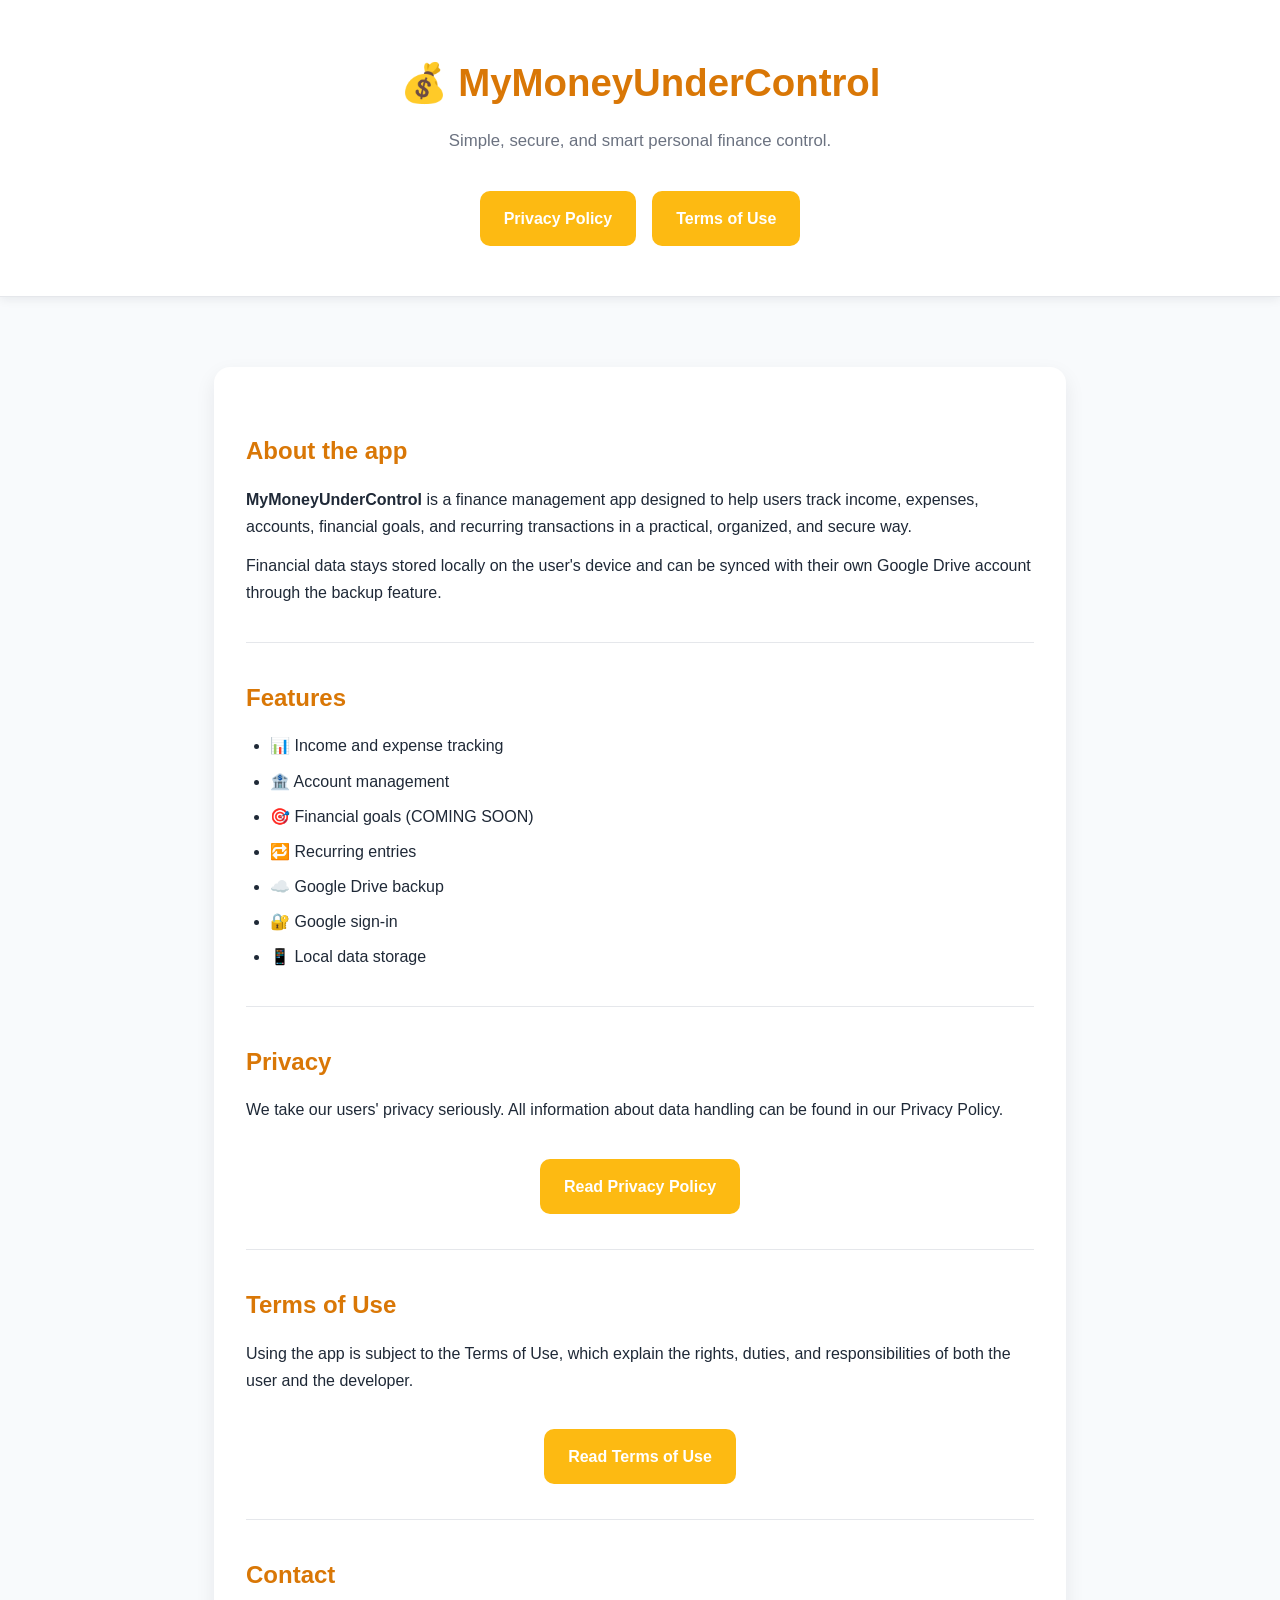
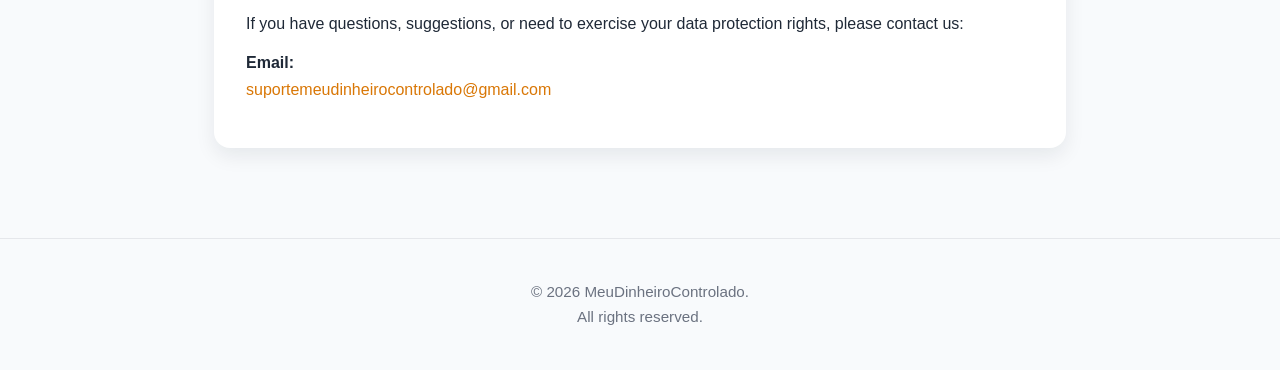
==== en/index.html @ 028c6cf4 "Add documentation website" ====
<!doctype html>
<html lang="en">
  <head>
    <meta charset="UTF-8" />
    <meta name="viewport" content="width=device-width, initial-scale=1.0" />
    <title>MyMoneyUnderControl</title>

    <meta
      name="description"
      content="Official documentation for the MyMoneyUnderControl app. Check our Privacy Policy and Terms of Use."
    />

    <link rel="stylesheet" href="../styles.css" />
  </head>

  <body>
    <header>
      <h1>💰 MyMoneyUnderControl</h1>

      <p>Simple, secure, and smart personal finance control.</p>

      <div class="buttons">
        <a class="button" href="privacy.html"> Privacy Policy </a>

        <a class="button" href="terms.html"> Terms of Use </a>
      </div>
    </header>

    <main class="container">
      <div class="card">
        <h2>About the app</h2>

        <p>
          <strong>MyMoneyUnderControl</strong> is a finance management app
          designed to help users track income, expenses, accounts, financial
          goals, and recurring transactions in a practical, organized, and
          secure way.
        </p>

        <p>
          Financial data stays stored locally on the user's device and can be
          synced with their own Google Drive account through the backup feature.
        </p>

        <hr />

        <h2>Features</h2>

        <ul>
          <li>📊 Income and expense tracking</li>
          <li>🏦 Account management</li>
          <li>🎯 Financial goals (COMING SOON)</li>
          <li>🔁 Recurring entries</li>
          <li>☁️ Google Drive backup</li>
          <li>🔐 Google sign-in</li>
          <li>📱 Local data storage</li>
        </ul>

        <hr />

        <h2>Privacy</h2>

        <p>
          We take our users' privacy seriously. All information about data
          handling can be found in our Privacy Policy.
        </p>

        <div class="buttons">
          <a class="button" href="privacy.html"> Read Privacy Policy </a>
        </div>

        <hr />

        <h2>Terms of Use</h2>

        <p>
          Using the app is subject to the Terms of Use, which explain the
          rights, duties, and responsibilities of both the user and the
          developer.
        </p>

        <div class="buttons">
          <a class="button" href="terms.html"> Read Terms of Use </a>
        </div>

        <hr />

        <h2>Contact</h2>

        <p>
          If you have questions, suggestions, or need to exercise your data
          protection rights, please contact us:
        </p>

        <p>
          <strong>Email:</strong><br />
          <a href="mailto:suportemeudinheirocontrolado@gmail.com">
            suportemeudinheirocontrolado@gmail.com
          </a>
        </p>
      </div>
    </main>

    <footer>
      © 2026 MeuDinheiroControlado.<br />

      All rights reserved.
    </footer>
  </body>
</html>
---- styles.css ----
:root {
  --primary: #fdba12;
  --primary-dark: #d97706;
  --background: #f8fafc;
  --surface: #ffffff;
  --text: #1f2937;
  --text-secondary: #6b7280;
  --border: #e5e7eb;
  --shadow: rgba(15, 23, 42, 0.08);
}

* {
  margin: 0;
  padding: 0;
  box-sizing: border-box;
}

html {
  scroll-behavior: smooth;
}

body {
  font-family: Inter, Arial, Helvetica, sans-serif;
  background: var(--background);
  color: var(--text);
  line-height: 1.7;
}

.container {
  max-width: 900px;
  margin: auto;
  padding: 40px 24px;
}

header {
  text-align: center;
  padding: 50px 20px;
  background: var(--surface);
  border-bottom: 1px solid var(--border);
  box-shadow: 0 2px 10px var(--shadow);
}

header h1 {
  color: var(--primary-dark);
  font-size: 2.4rem;
  margin-bottom: 10px;
}

header p {
  color: var(--text-secondary);
  font-size: 1.05rem;
}

.card {
  background: var(--surface);
  border-radius: 16px;
  padding: 32px;
  box-shadow: 0 8px 20px var(--shadow);
  margin-top: 30px;
}

h2 {
  color: var(--primary-dark);
  margin: 32px 0 14px;
}

h3 {
  margin-top: 24px;
  color: var(--text);
}

p {
  margin: 12px 0;
}

ul {
  margin: 12px 0 20px 24px;
}

li {
  margin-bottom: 8px;
}

a {
  color: var(--primary-dark);
  text-decoration: none;
}

a:hover {
  text-decoration: underline;
}

.buttons {
  display: flex;
  justify-content: center;
  gap: 16px;
  margin-top: 35px;
  flex-wrap: wrap;
}

.button {
  display: inline-block;
  padding: 14px 24px;
  border-radius: 10px;
  background: var(--primary);
  color: #fff;
  font-weight: bold;
  transition: 0.2s;
}

.button:hover {
  background: var(--primary-dark);
  text-decoration: none;
  transform: translateY(-2px);
}

footer {
  text-align: center;
  padding: 40px 20px;
  color: var(--text-secondary);
  border-top: 1px solid var(--border);
  margin-top: 50px;
  font-size: 0.95rem;
}

hr {
  border: none;
  border-top: 1px solid var(--border);
  margin: 35px 0;
}

@media (max-width: 768px) {
  header h1 {
    font-size: 2rem;
  }

  .card {
    padding: 24px;
  }

  .buttons {
    flex-direction: column;
  }

  .button {
    width: 100%;
    text-align: center;
  }
}
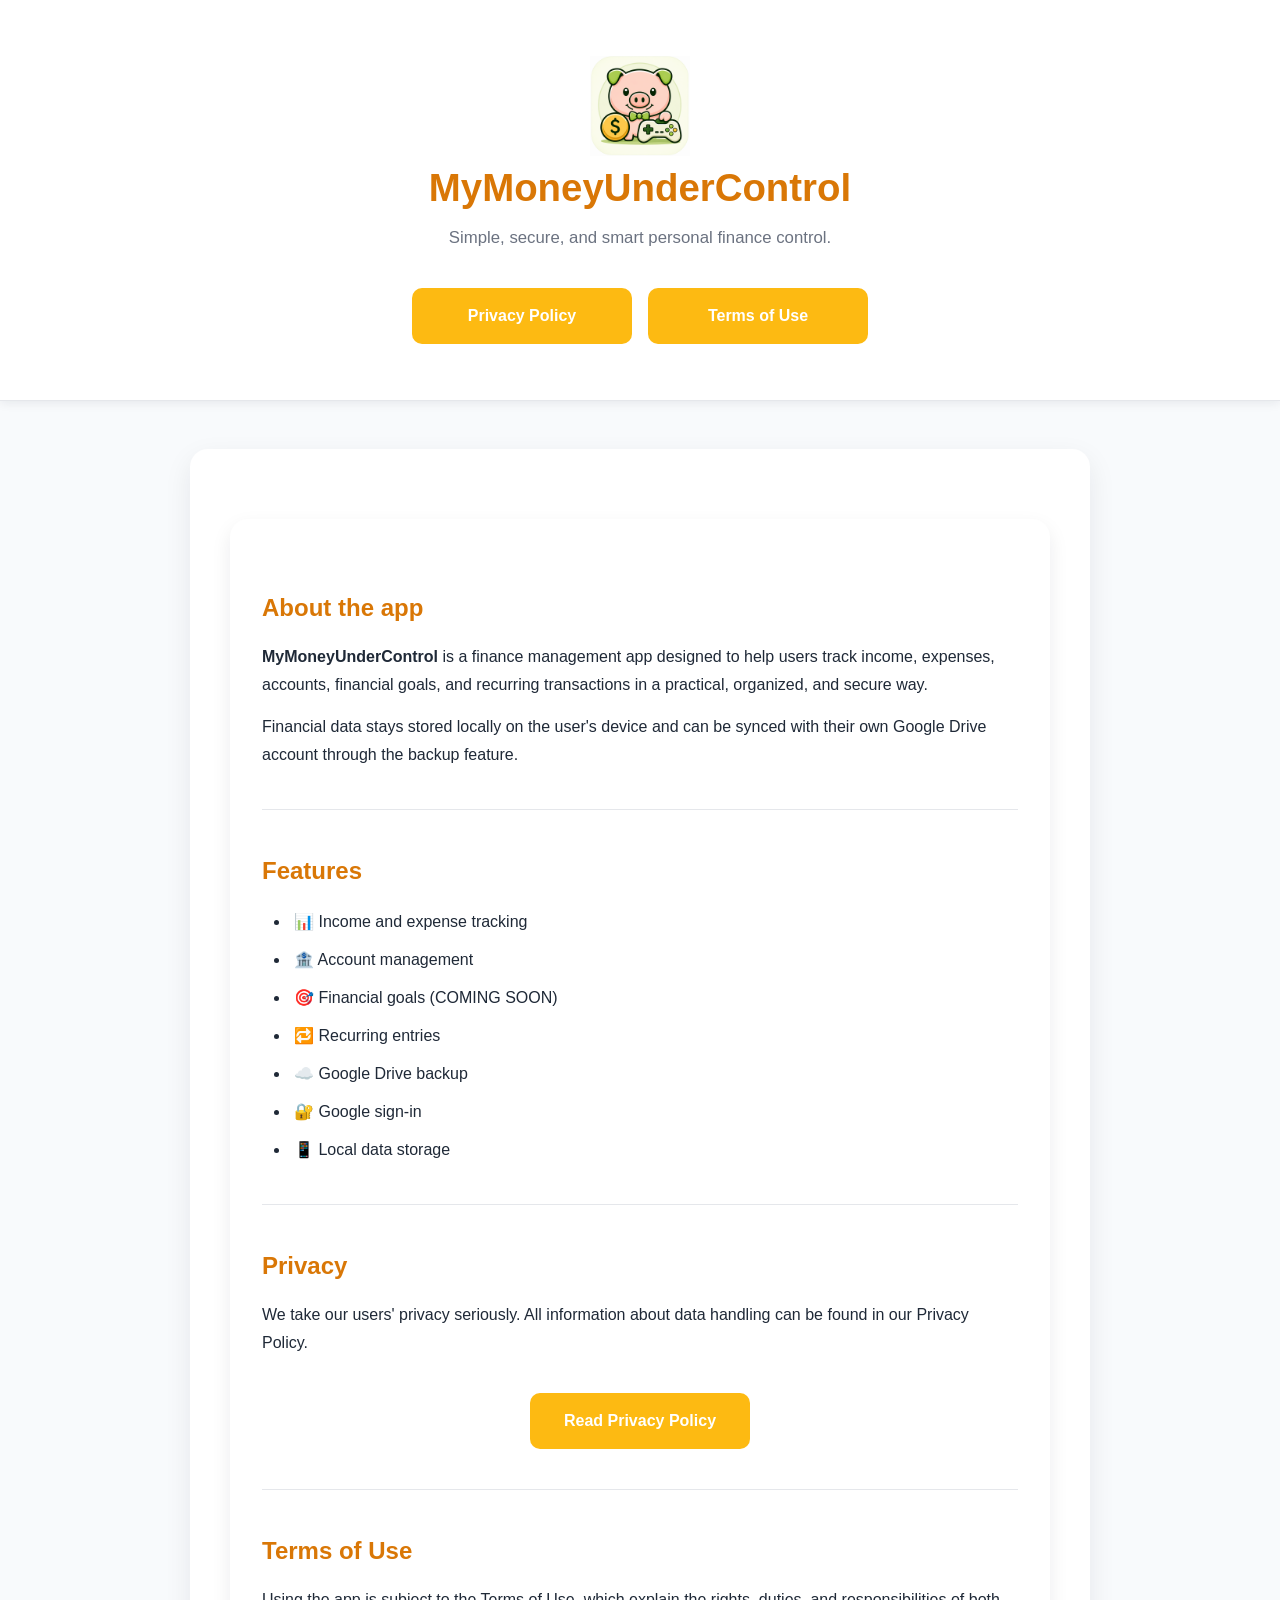
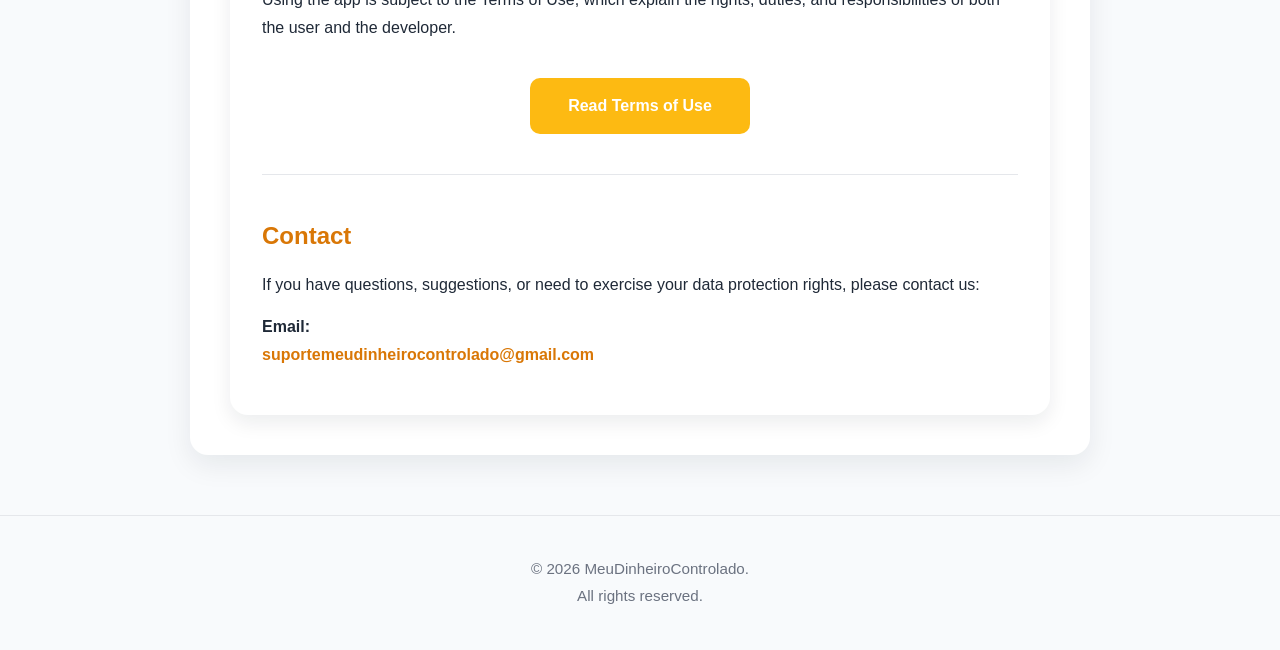
==== commit 89b32b6a: "add logo" ====
--- a/en/index.html
+++ b/en/index.html
@@ -15,7 +15,13 @@
 
   <body>
     <header>
-      <h1>💰 MyMoneyUnderControl</h1>
+      <img
+        src="../logo.png"
+        alt="Logo of MyMoneyUnderControl"
+        width="100"
+        height="100"
+      />
+      <h1>MyMoneyUnderControl</h1>
 
       <p>Simple, secure, and smart personal finance control.</p>
 
--- a/styles.css
+++ b/styles.css
@@ -23,115 +23,215 @@
   font-family: Inter, Arial, Helvetica, sans-serif;
   background: var(--background);
   color: var(--text);
-  line-height: 1.7;
-}
+  line-height: 1.75;
+}
+
+/* Container usado nas páginas de documentação */
 
 .container {
   max-width: 900px;
-  margin: auto;
-  padding: 40px 24px;
-}
+  margin: 48px auto;
+  padding: 40px;
+  background: var(--surface);
+  border-radius: 18px;
+  box-shadow: 0 10px 28px var(--shadow);
+}
+
+/* Página inicial */
 
 header {
   text-align: center;
-  padding: 50px 20px;
+  padding: 56px 24px;
   background: var(--surface);
   border-bottom: 1px solid var(--border);
   box-shadow: 0 2px 10px var(--shadow);
 }
 
 header h1 {
-  color: var(--primary-dark);
-  font-size: 2.4rem;
-  margin-bottom: 10px;
+  margin-bottom: 12px;
 }
 
 header p {
   color: var(--text-secondary);
   font-size: 1.05rem;
-}
+  max-width: 720px;
+  margin: 0 auto;
+}
+
+/* Card da Home */
 
 .card {
   background: var(--surface);
-  border-radius: 16px;
+  border-radius: 18px;
   padding: 32px;
   box-shadow: 0 8px 20px var(--shadow);
   margin-top: 30px;
 }
 
+/* Títulos */
+
+h1 {
+  color: var(--primary-dark);
+  font-size: 2.4rem;
+  font-weight: 700;
+  line-height: 1.2;
+  margin-bottom: 22px;
+}
+
 h2 {
   color: var(--primary-dark);
-  margin: 32px 0 14px;
+  font-size: 1.5rem;
+  margin-top: 36px;
+  margin-bottom: 14px;
 }
 
 h3 {
-  margin-top: 24px;
-  color: var(--text);
-}
+  color: var(--text);
+  font-size: 1.2rem;
+  margin-top: 28px;
+  margin-bottom: 10px;
+}
+
+/* Textos */
 
 p {
-  margin: 12px 0;
-}
-
-ul {
-  margin: 12px 0 20px 24px;
+  margin: 14px 0;
+  color: var(--text);
+}
+
+strong {
+  color: var(--text);
+}
+
+/* Listas */
+
+ul,
+ol {
+  margin: 16px 0 22px 28px;
 }
 
 li {
-  margin-bottom: 8px;
-}
+  margin-bottom: 10px;
+  padding-left: 4px;
+}
+
+/* Links */
 
 a {
   color: var(--primary-dark);
+  font-weight: 600;
   text-decoration: none;
+  transition: color .2s ease;
 }
 
 a:hover {
+  color: var(--primary);
   text-decoration: underline;
 }
+
+/* Botões */
 
 .buttons {
   display: flex;
   justify-content: center;
   gap: 16px;
-  margin-top: 35px;
   flex-wrap: wrap;
+  margin-top: 36px;
 }
 
 .button {
   display: inline-block;
+  min-width: 220px;
+  text-align: center;
   padding: 14px 24px;
   border-radius: 10px;
   background: var(--primary);
-  color: #fff;
-  font-weight: bold;
-  transition: 0.2s;
+  color: #ffffff;
+  font-weight: 700;
+  transition: .2s ease;
 }
 
 .button:hover {
   background: var(--primary-dark);
+  color: #ffffff;
   text-decoration: none;
   transform: translateY(-2px);
 }
+
+/* Separador */
+
+hr {
+  border: none;
+  border-top: 1px solid var(--border);
+  margin: 40px 0;
+}
+
+/* Footer */
 
 footer {
   text-align: center;
   padding: 40px 20px;
+  margin-top: 60px;
+  border-top: 1px solid var(--border);
   color: var(--text-secondary);
-  border-top: 1px solid var(--border);
-  margin-top: 50px;
-  font-size: 0.95rem;
-}
-
-hr {
-  border: none;
-  border-top: 1px solid var(--border);
-  margin: 35px 0;
-}
+  font-size: .95rem;
+}
+
+/* Tabelas (caso utilize futuramente) */
+
+table {
+  width: 100%;
+  border-collapse: collapse;
+  margin: 20px 0;
+}
+
+th,
+td {
+  border: 1px solid var(--border);
+  padding: 12px;
+  text-align: left;
+}
+
+th {
+  background: #fff8e6;
+  color: var(--primary-dark);
+}
+
+/* Código */
+
+code {
+  background: #f3f4f6;
+  padding: 2px 6px;
+  border-radius: 6px;
+  font-size: .95em;
+}
+
+pre {
+  background: #f3f4f6;
+  padding: 16px;
+  border-radius: 12px;
+  overflow-x: auto;
+  margin: 20px 0;
+}
+
+/* Responsividade */
 
 @media (max-width: 768px) {
-  header h1 {
+  .container {
+    margin: 20px 16px;
+    padding: 28px 22px;
+  }
+
+  header {
+    padding: 42px 20px;
+  }
+
+  h1 {
     font-size: 2rem;
+  }
+
+  h2 {
+    font-size: 1.35rem;
   }
 
   .card {
@@ -144,6 +244,6 @@
 
   .button {
     width: 100%;
-    text-align: center;
-  }
-}
+    min-width: unset;
+  }
+}
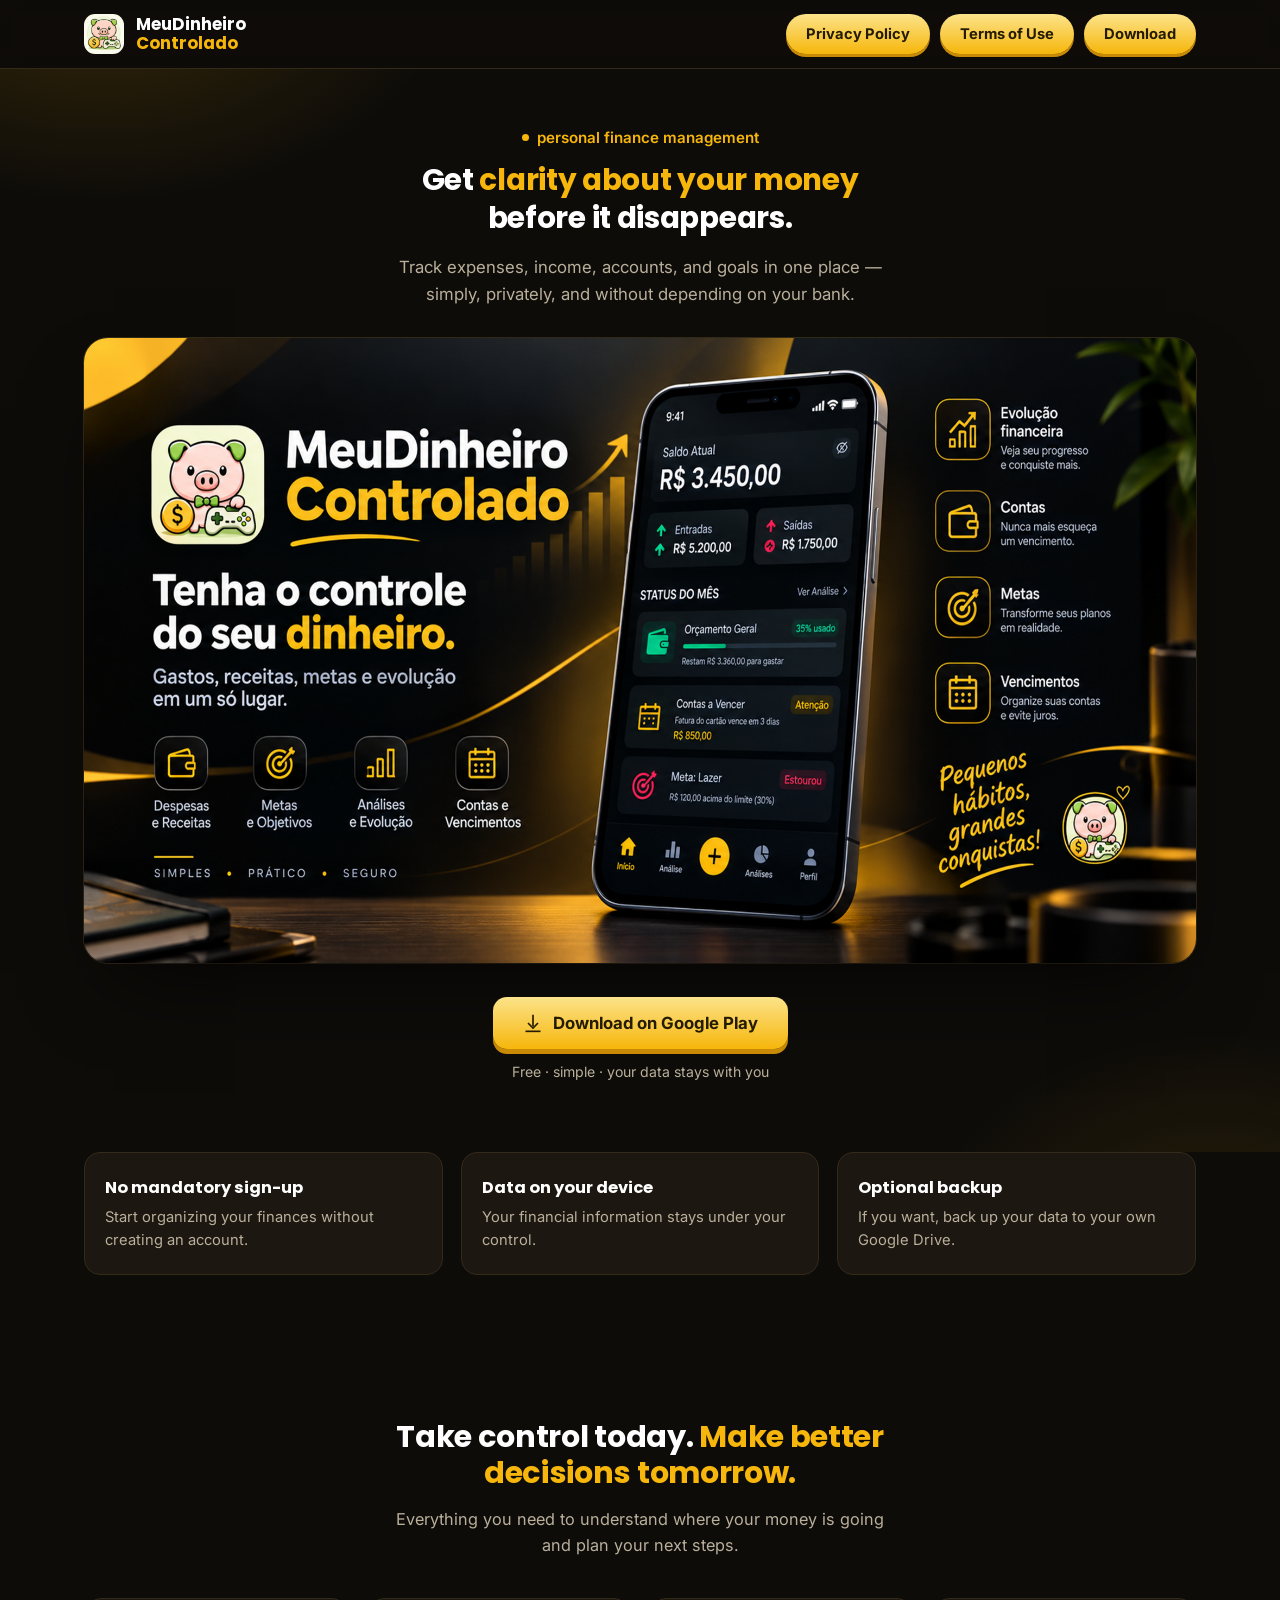
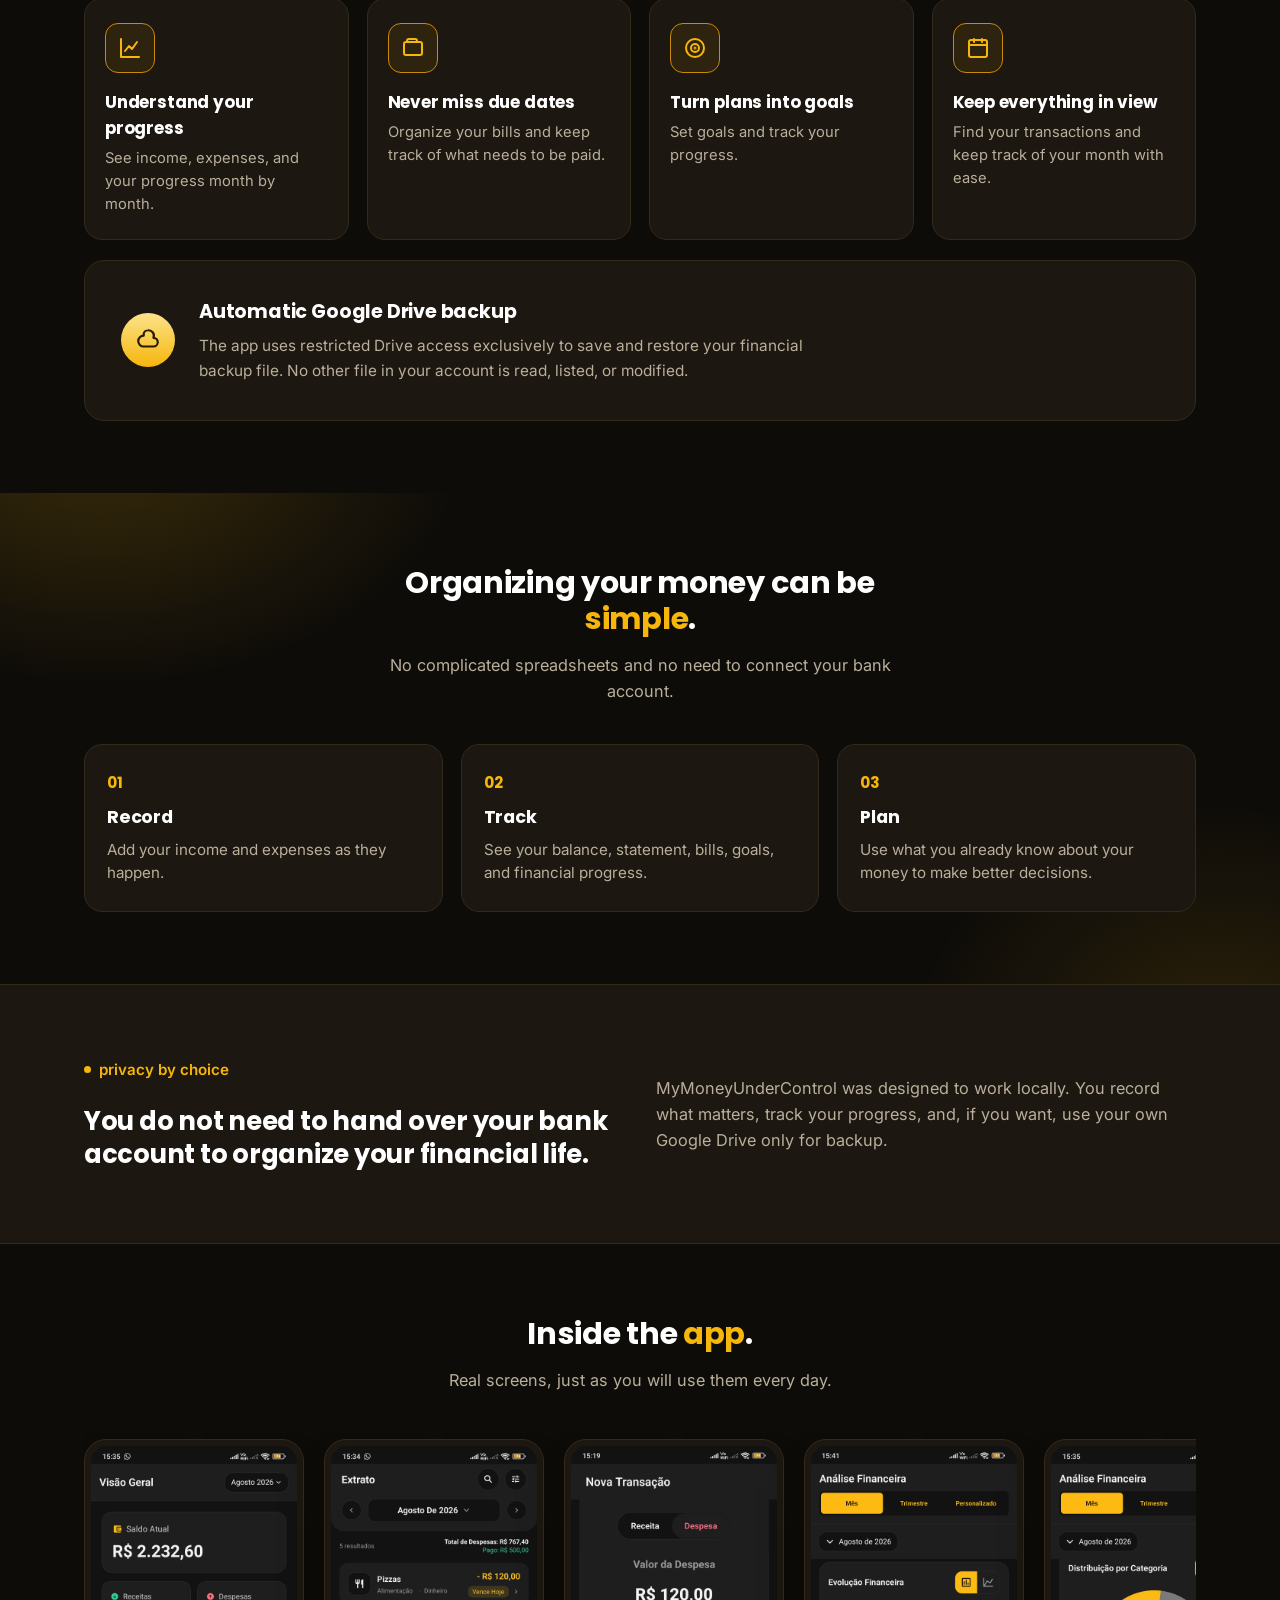
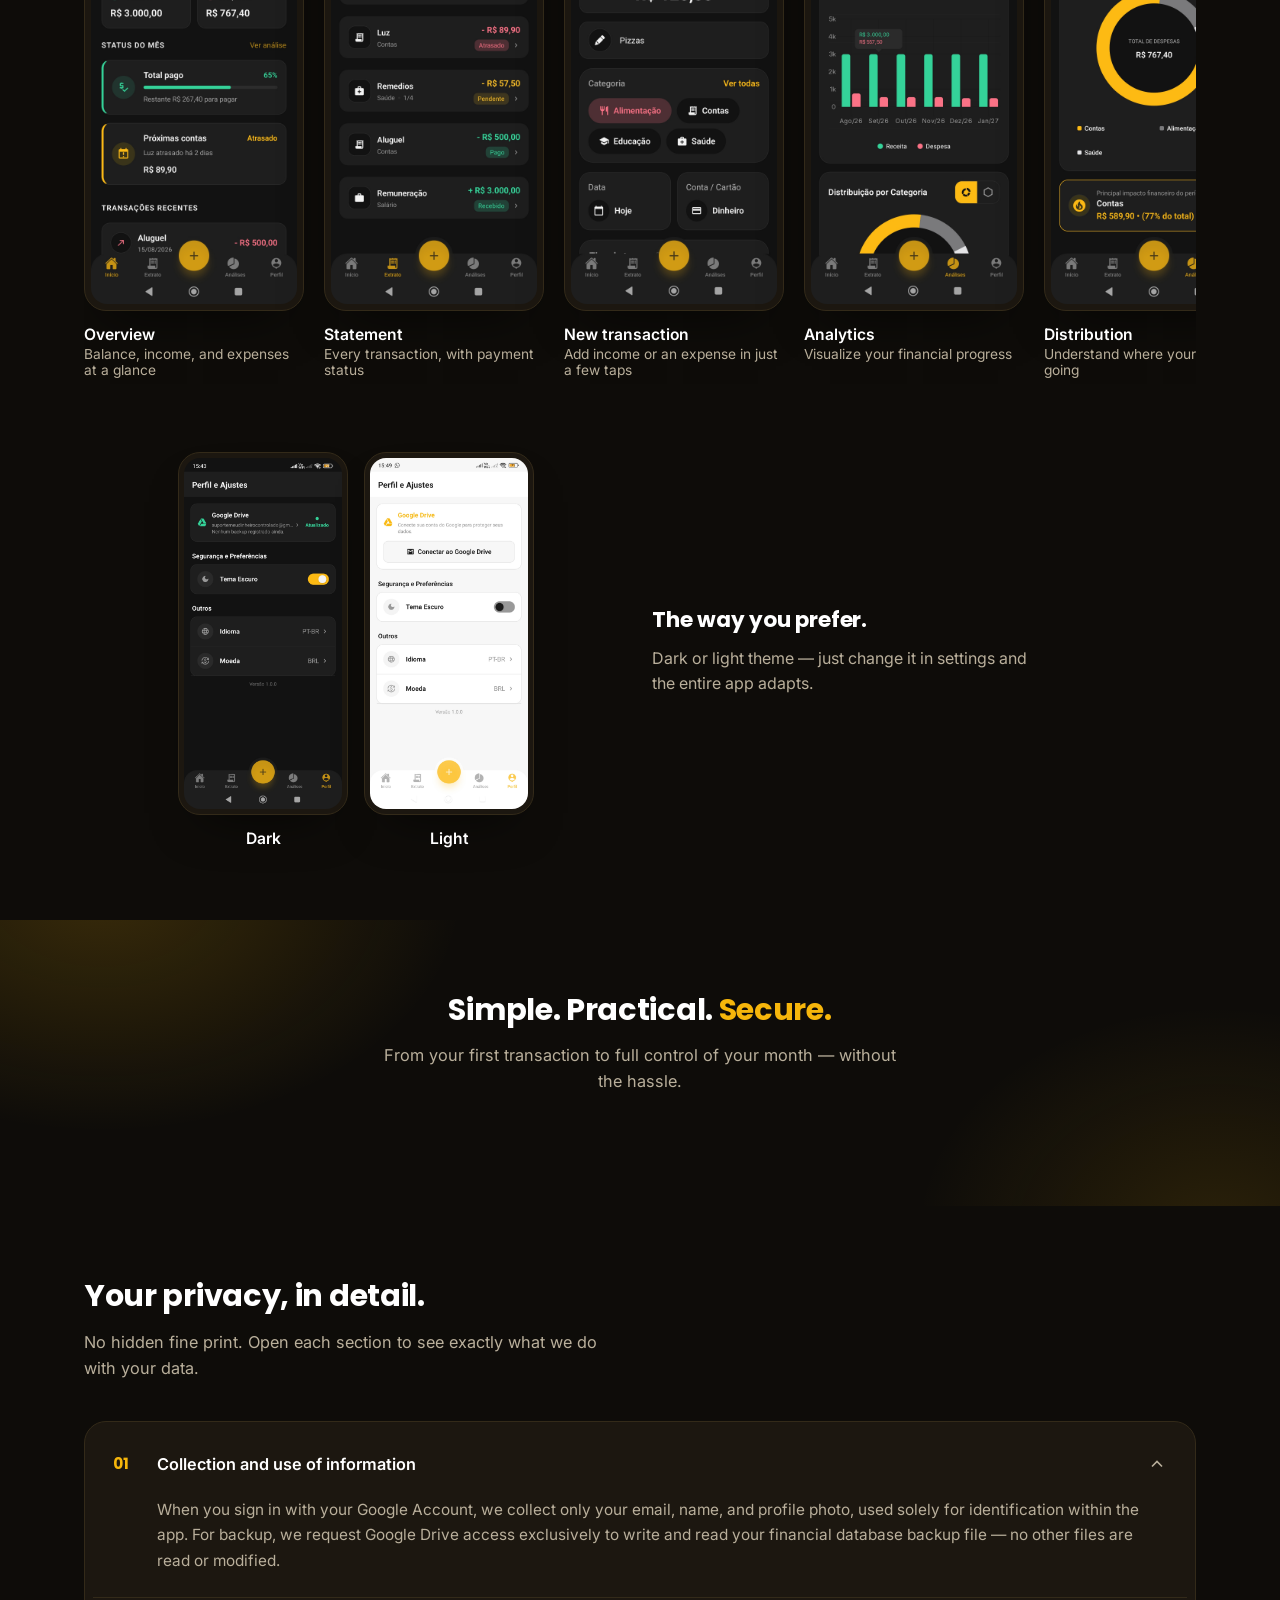
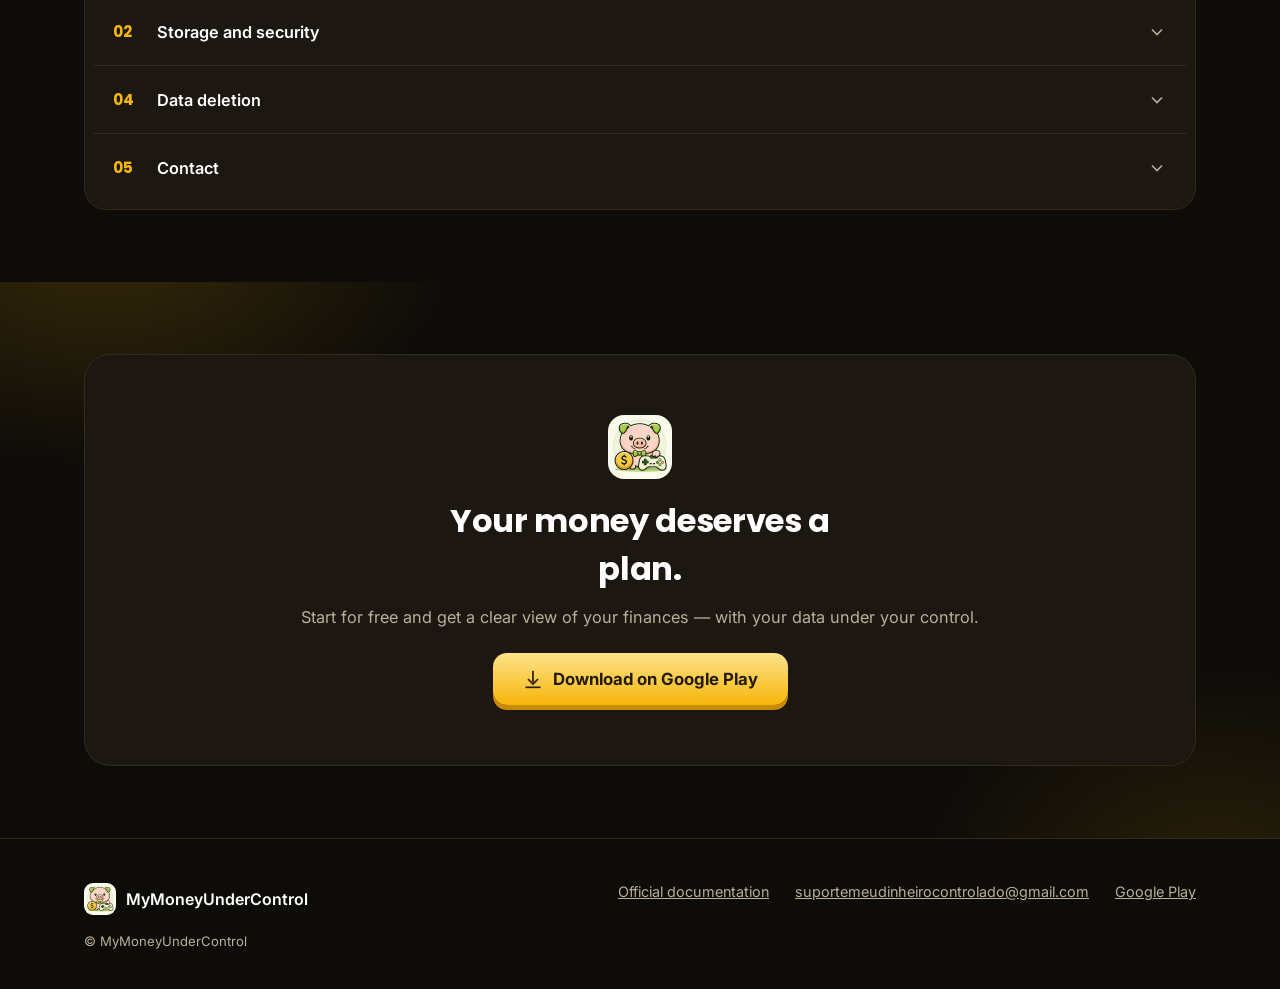
==== commit 1f33801d: "Fix: ajustes no css" ====
--- a/en/index.html
+++ b/en/index.html
@@ -1,116 +1,277 @@
-<!doctype html>
+<!DOCTYPE html>
 <html lang="en">
-  <head>
-    <meta charset="UTF-8" />
-    <meta name="viewport" content="width=device-width, initial-scale=1.0" />
-    <title>MyMoneyUnderControl</title>
-
-    <meta
-      name="description"
-      content="Official documentation for the MyMoneyUnderControl app. Check our Privacy Policy and Terms of Use."
-    />
-
-    <link rel="stylesheet" href="../styles.css" />
-  </head>
-
-  <body>
-    <header>
-      <img
-        src="../logo.png"
-        alt="Logo of MyMoneyUnderControl"
-        width="100"
-        height="100"
-      />
-      <h1>MyMoneyUnderControl</h1>
-
-      <p>Simple, secure, and smart personal finance control.</p>
-
-      <div class="buttons">
-        <a class="button" href="privacy.html"> Privacy Policy </a>
-
-        <a class="button" href="terms.html"> Terms of Use </a>
-      </div>
-    </header>
-
-    <main class="container">
-      <div class="card">
-        <h2>About the app</h2>
-
-        <p>
-          <strong>MyMoneyUnderControl</strong> is a finance management app
-          designed to help users track income, expenses, accounts, financial
-          goals, and recurring transactions in a practical, organized, and
-          secure way.
-        </p>
-
-        <p>
-          Financial data stays stored locally on the user's device and can be
-          synced with their own Google Drive account through the backup feature.
-        </p>
-
-        <hr />
-
-        <h2>Features</h2>
-
-        <ul>
-          <li>📊 Income and expense tracking</li>
-          <li>🏦 Account management</li>
-          <li>🎯 Financial goals (COMING SOON)</li>
-          <li>🔁 Recurring entries</li>
-          <li>☁️ Google Drive backup</li>
-          <li>🔐 Google sign-in</li>
-          <li>📱 Local data storage</li>
-        </ul>
-
-        <hr />
-
-        <h2>Privacy</h2>
-
-        <p>
-          We take our users' privacy seriously. All information about data
-          handling can be found in our Privacy Policy.
-        </p>
-
-        <div class="buttons">
-          <a class="button" href="privacy.html"> Read Privacy Policy </a>
-        </div>
-
-        <hr />
-
-        <h2>Terms of Use</h2>
-
-        <p>
-          Using the app is subject to the Terms of Use, which explain the
-          rights, duties, and responsibilities of both the user and the
-          developer.
-        </p>
-
-        <div class="buttons">
-          <a class="button" href="terms.html"> Read Terms of Use </a>
-        </div>
-
-        <hr />
-
-        <h2>Contact</h2>
-
-        <p>
-          If you have questions, suggestions, or need to exercise your data
-          protection rights, please contact us:
-        </p>
-
-        <p>
-          <strong>Email:</strong><br />
-          <a href="mailto:suportemeudinheirocontrolado@gmail.com">
-            suportemeudinheirocontrolado@gmail.com
-          </a>
-        </p>
-      </div>
-    </main>
-
-    <footer>
-      © 2026 MeuDinheiroControlado.<br />
-
-      All rights reserved.
-    </footer>
-  </body>
-</html>
+<head>
+<meta charset="UTF-8">
+<meta name="viewport" content="width=device-width, initial-scale=1.0">
+<meta name="description" content="Track expenses, income, accounts, goals, and financial progress with MyMoneyUnderControl. Simple, private, and with your data under your control.">
+<meta name="theme-color" content="#0E0C09">
+<link rel="canonical" href="https://geovane-andrade.github.io/meudinheirocontrolado/">
+<meta property="og:title" content="MyMoneyUnderControl — get clarity about your money">
+<meta property="og:description" content="Gastos, receitas, contas e metas em um só lugar. Organize sua vida financeira de forma simples e privada.">
+<meta property="og:type" content="website">
+<title>MyMoneyUnderControl — take control of your money</title>
+<link rel="preconnect" href="https://fonts.googleapis.com">
+<link rel="preconnect" href="https://fonts.gstatic.com" crossorigin>
+<link href="https://fonts.googleapis.com/css2?family=Poppins:wght@500;600;700;800&family=Inter:wght@400;500;600;700&display=swap" rel="stylesheet">
+<link rel="stylesheet" href="../styles.css">
+</head>
+<body>
+
+<header>
+  <div class="nav">
+    <div class="brand">
+      <img src="../images/logo.png" alt="Logo MyMoneyUnderControl">
+      <div class="brand-text">MeuDinheiro<span>Controlado</span></div>
+    </div>
+    <div class="nav-actions">
+      <a class="nav-cta" href="https://geovane-andrade.github.io/meudinheirocontrolado-docs/en/privacy.html" target="_blank" rel="noopener noreferrer">
+        Privacy Policy
+      </a>
+      <a class="nav-cta" href="https://geovane-andrade.github.io/meudinheirocontrolado-docs/en/terms.html" target="_blank" rel="noopener noreferrer">
+        Terms of Use
+      </a>
+      <a class="nav-cta" href="https://play.google.com/store/apps/details?id=com.gandrade.MeuDinheiroControlado" target="_blank" rel="noopener noreferrer">
+        Download
+      </a>
+    </div>
+  </div>
+</header>
+
+<main>
+  <section class="hero glow-bg">
+    <div class="wrap">
+      <div class="hero-top">
+        <span class="kicker">personal finance management</span>
+        <h1>Get <em>clarity about your money</em> before it disappears.</h1>
+        <p class="hero-subtitle">Track expenses, income, accounts, and goals in one place — simply, privately, and without depending on your bank.</p>
+      </div>
+
+      <div class="hero-art">
+        <img src="../images/banner.png" alt="Homepage of MyMoneyUnderControl, showing salt, incomes, expenses and payment progress.">
+      </div>
+
+      <div class="hero-actions">
+        <a class="btn-primary" href="https://play.google.com/store/apps/details?id=com.gandrade.MeuDinheiroControlado" target="_blank" rel="noopener noreferrer">
+          <svg viewBox="0 0 24 24" fill="none" stroke="currentColor" stroke-width="2"><path d="M3 22h18"/><path d="M12 2v14"/><path d="M6 12l6 6 6-6"/></svg>
+          Download on Google Play
+        </a>
+        <span class="hero-note">Free · simple · your data stays with you</span>
+      </div>
+    </div>
+  </section>
+
+  <section class="trust-strip">
+    <div class="wrap trust-grid">
+      <div><strong>No mandatory sign-up</strong><span>Start organizing your finances without creating an account.</span></div>
+      <div><strong>Data on your device</strong><span>Your financial information stays under your control.</span></div>
+      <div><strong>Optional backup</strong><span>If you want, back up your data to your own Google Drive.</span></div>
+    </div>
+  </section>
+
+  <section id="funcionalidades">
+    <div class="wrap">
+      <div class="section-head center">
+        <h2>Take control today. <span class="accent">Make better decisions tomorrow.</span></h2>
+        <p>Everything you need to understand where your money is going and plan your next steps.</p>
+      </div>
+
+      <div class="grid4">
+        <div class="fcard">
+          <div class="ficon"><svg viewBox="0 0 24 24" fill="none" stroke-width="2" stroke-linecap="round" stroke-linejoin="round"><path d="M3 3v18h18"/><path d="M7 15l4-5 3 3 5-7"/></svg></div>
+          <h3>Understand your progress</h3>
+          <p>See income, expenses, and your progress month by month.</p>
+        </div>
+        <div class="fcard">
+          <div class="ficon"><svg viewBox="0 0 24 24" fill="none" stroke-width="2" stroke-linecap="round" stroke-linejoin="round"><rect x="3" y="6" width="18" height="13" rx="2"/><path d="M16 6V5a2 2 0 0 0-2-2H8a2 2 0 0 0-2 2v1"/></svg></div>
+          <h3>Never miss due dates</h3>
+          <p>Organize your bills and keep track of what needs to be paid.</p>
+        </div>
+        <div class="fcard">
+          <div class="ficon"><svg viewBox="0 0 24 24" fill="none" stroke-width="2" stroke-linecap="round" stroke-linejoin="round"><circle cx="12" cy="12" r="9"/><circle cx="12" cy="12" r="4"/><circle cx="12" cy="12" r="0.5"/></svg></div>
+          <h3>Turn plans into goals</h3>
+          <p>Set goals and track your progress.</p>
+        </div>
+        <div class="fcard">
+          <div class="ficon"><svg viewBox="0 0 24 24" fill="none" stroke-width="2" stroke-linecap="round" stroke-linejoin="round"><rect x="3" y="4" width="18" height="17" rx="2"/><path d="M3 9h18"/><path d="M8 3v3"/><path d="M16 3v3"/></svg></div>
+          <h3>Keep everything in view</h3>
+          <p>Find your transactions and keep track of your month with ease.</p>
+        </div>
+      </div>
+
+      <div class="callout">
+        <div class="badge-circle">
+          <svg viewBox="0 0 24 24" fill="none" stroke-width="2" stroke-linecap="round" stroke-linejoin="round"><path d="M12 3a4 4 0 0 0-4 4v1a5 5 0 0 0 0 10h9a4 4 0 0 0 0-8 5 5 0 0 0-5-7z"/></svg>
+        </div>
+        <div>
+          <h3>Automatic Google Drive backup</h3>
+          <p>The app uses restricted Drive access exclusively to save and restore your financial backup file. No other file in your account is read, listed, or modified.</p>
+        </div>
+      </div>
+    </div>
+  </section>
+
+  <section id="como-funciona" class="glow-bg">
+    <div class="wrap">
+      <div class="section-head center">
+        <h2>Organizing your money can be <span class="accent">simple</span>.</h2>
+        <p>No complicated spreadsheets and no need to connect your bank account.</p>
+      </div>
+      <div class="steps">
+        <div class="step"><span>01</span><h3>Record</h3><p>Add your income and expenses as they happen.</p></div>
+        <div class="step"><span>02</span><h3>Track</h3><p>See your balance, statement, bills, goals, and financial progress.</p></div>
+        <div class="step"><span>03</span><h3>Plan</h3><p>Use what you already know about your money to make better decisions.</p></div>
+      </div>
+    </div>
+  </section>
+
+  <section class="privacy-promise">
+    <div class="wrap promise-grid">
+      <div><span class="kicker">privacy by choice</span><h2>You do not need to hand over your bank account to organize your financial life.</h2></div>
+      <p>MyMoneyUnderControl was designed to work locally. You record what matters, track your progress, and, if you want, use your own Google Drive only for backup.</p>
+    </div>
+  </section>
+
+  <section id="telas">
+    <div class="wrap">
+      <div class="section-head center">
+        <h2>Inside the <span class="accent">app</span>.</h2>
+        <p>Real screens, just as you will use them every day.</p>
+      </div>
+
+      <div class="shot-scroll">
+        <div class="shot-card">
+          <div class="shot-frame"><img src="../images/home.jpeg" loading="lazy" alt="Home screen of MyMoneyUnderControl, with balance, income, expenses and monthly tracking"></div>
+          <div class="shot-label">Overview</div>
+          <div class="shot-sub">Balance, income, and expenses at a glance</div>
+        </div>
+        <div class="shot-card">
+          <div class="shot-frame"><img src="../images/extrato.jpeg" loading="lazy" alt="Statement screen of MyMoneyUnderControl, with incomes and expenses organized"></div>
+          <div class="shot-label">Statement</div>
+          <div class="shot-sub">Every transaction, with payment status</div>
+        </div>
+        <div class="shot-card">
+          <div class="shot-frame"><img src="../images/nova_transacao.jpeg" loading="lazy" alt="New transaction screen of MyMoneyUnderControl"></div>
+          <div class="shot-label">New transaction</div>
+          <div class="shot-sub">Add income or an expense in just a few taps</div>
+        </div>
+        <div class="shot-card">
+          <div class="shot-frame"><img src="../images/graf_barras.jpeg" loading="lazy" alt="Gráfico de barras do MyMoneyUnderControl para análise da evolução financeira"></div>
+          <div class="shot-label">Analytics</div>
+          <div class="shot-sub">Visualize your financial progress</div>
+        </div>
+        <div class="shot-card">
+          <div class="shot-frame"><img src="../images/graf_pizza.jpeg" loading="lazy" alt="Gráfico de pizza do MyMoneyUnderControl para visualizar a distribuição das despesas"></div>
+          <div class="shot-label">Distribution</div>
+          <div class="shot-sub">Understand where your money is going</div>
+        </div>
+      </div>
+
+      <div class="theme-compare">
+        <div class="theme-pair">
+          <div class="shot-card">
+            <div class="shot-frame"><img src="../images/configs_dark.jpeg" loading="lazy" alt="Tela de configurações do MyMoneyUnderControl no tema escuro"></div>
+            <div class="shot-label" style="text-align:center;">Dark</div>
+          </div>
+          <div class="shot-card">
+            <div class="shot-frame"><img src="../images/configs_light.jpeg" loading="lazy" alt="Tela de configurações do MyMoneyUnderControl no tema claro"></div>
+            <div class="shot-label" style="text-align:center;">Light</div>
+          </div>
+        </div>
+        <div class="copy">
+          <h3>The way you prefer.</h3>
+          <p>Dark or light theme — just change it in settings and the entire app adapts.</p>
+        </div>
+      </div>
+    </div>
+  </section>
+
+  <section id="sobre" class="glow-bg">
+    <div class="wrap">
+      <div class="section-head center">
+        <h2>Simple. Practical. <span class="accent">Secure.</span></h2>
+        <p>From your first transaction to full control of your month — without the hassle.</p>
+      </div>
+    </div>
+  </section>
+
+  <section id="privacidade">
+    <div class="wrap">
+      <div class="section-head">
+        <h2>Your privacy, in detail.</h2>
+        <p>No hidden fine print. Open each section to see exactly what we do with your data.</p>
+      </div>
+
+      <div class="policy">
+        <details open>
+          <summary><span class="num">01</span>Collection and use of information
+            <svg class="chev" viewBox="0 0 24 24" fill="none" stroke="currentColor" stroke-width="2"><path d="M6 9l6 6 6-6"/></svg>
+          </summary>
+          <div class="policy-body">
+            When you sign in with your Google Account, we collect only your email, name, and profile photo, used solely for identification within the app. For backup, we request Google Drive access exclusively to write and read your financial database backup file — no other files are read or modified.
+          </div>
+        </details>
+
+        <details>
+          <summary><span class="num">02</span>Storage and security
+            <svg class="chev" viewBox="0 0 24 24" fill="none" stroke="currentColor" stroke-width="2"><path d="M6 9l6 6 6-6"/></svg>
+          </summary>
+          <div class="policy-body">
+            Your financial information is stored locally on your device and, when you choose to back it up, in your own Google Drive cloud storage. We do not use external servers: nothing is sold, shared, or sent to third parties or advertising networks.
+          </div>
+        </details>
+
+        <details>
+          <summary><span class="num">04</span>Data deletion
+            <svg class="chev" viewBox="0 0 24 24" fill="none" stroke="currentColor" stroke-width="2"><path d="M6 9l6 6 6-6"/></svg>
+          </summary>
+          <div class="policy-body">
+            You can delete backup files at any time directly from your Google Drive, or revoke the app permission through <a href="https://myaccount.google.com/permissions" target="_blank" rel="noopener noreferrer">Google Account Security Settings</a>. Or directly in the app!
+          </div>
+        </details>
+
+        <details>
+          <summary><span class="num">05</span>Contact
+            <svg class="chev" viewBox="0 0 24 24" fill="none" stroke="currentColor" stroke-width="2"><path d="M6 9l6 6 6-6"/></svg>
+          </summary>
+          <div class="policy-body">
+            Questions or support: <a href="mailto:suportemeudinheirocontrolado@gmail.com">suportemeudinheirocontrolado@gmail.com</a>
+          </div>
+        </details>
+      </div>
+    </div>
+  </section>
+
+  <section id="download" class="glow-bg">
+    <div class="wrap">
+      <div class="download">
+        <img class="download-logo" src="../images/logo.png" loading="lazy" alt="Logo MyMoneyUnderControl">
+        <h2>Your money deserves a plan.</h2>
+        <p>Start for free and get a clear view of your finances — with your data under your control.</p>
+        <a class="btn-primary" href="https://play.google.com/store/apps/details?id=com.gandrade.MeuDinheiroControlado" target="_blank" rel="noopener noreferrer">
+          <svg viewBox="0 0 24 24" fill="none" stroke="currentColor" stroke-width="2"><path d="M3 22h18"/><path d="M12 2v14"/><path d="M6 12l6 6 6-6"/></svg>
+          Download on Google Play
+        </a>
+      </div>
+    </div>
+  </section>
+</main>
+
+<footer>
+  <div class="wrap">
+    <div class="foot-grid">
+      <div class="foot-brand">
+        <img src="../images/logo.png" loading="lazy" alt="Logo MyMoneyUnderControl">
+        <span class="footer-brand-name">MyMoneyUnderControl</span>
+      </div>
+      <div class="foot-links">
+        <a href="https://geovane-andrade.github.io/meudinheirocontrolado-docs/en/index.html" target="_blank" rel="noopener noreferrer">Official documentation</a>
+        <a href="mailto:suportemeudinheirocontrolado@gmail.com">suportemeudinheirocontrolado@gmail.com</a>
+        <a href="https://play.google.com/store/apps/details?id=com.gandrade.MeuDinheiroControlado" target="_blank" rel="noopener noreferrer">Google Play</a>
+      </div>
+    </div>
+    <div class="foot-copy">&copy; MyMoneyUnderControl</div>
+  </div>
+</footer>
+
+</body>
+</html>
--- a/styles.css
+++ b/styles.css
@@ -1,249 +1,323 @@
-:root {
-  --primary: #fdba12;
-  --primary-dark: #d97706;
-  --background: #f8fafc;
-  --surface: #ffffff;
-  --text: #1f2937;
-  --text-secondary: #6b7280;
-  --border: #e5e7eb;
-  --shadow: rgba(15, 23, 42, 0.08);
-}
-
-* {
-  margin: 0;
-  padding: 0;
-  box-sizing: border-box;
-}
-
-html {
-  scroll-behavior: smooth;
-}
-
-body {
-  font-family: Inter, Arial, Helvetica, sans-serif;
-  background: var(--background);
-  color: var(--text);
-  line-height: 1.75;
-}
-
-/* Container usado nas páginas de documentação */
-
-.container {
-  max-width: 900px;
-  margin: 48px auto;
-  padding: 40px;
-  background: var(--surface);
-  border-radius: 18px;
-  box-shadow: 0 10px 28px var(--shadow);
-}
-
-/* Página inicial */
-
-header {
-  text-align: center;
-  padding: 56px 24px;
-  background: var(--surface);
-  border-bottom: 1px solid var(--border);
-  box-shadow: 0 2px 10px var(--shadow);
-}
-
-header h1 {
-  margin-bottom: 12px;
-}
-
-header p {
-  color: var(--text-secondary);
-  font-size: 1.05rem;
-  max-width: 720px;
-  margin: 0 auto;
-}
-
-/* Card da Home */
-
-.card {
-  background: var(--surface);
-  border-radius: 18px;
-  padding: 32px;
-  box-shadow: 0 8px 20px var(--shadow);
-  margin-top: 30px;
-}
-
-/* Títulos */
-
-h1 {
-  color: var(--primary-dark);
-  font-size: 2.4rem;
-  font-weight: 700;
-  line-height: 1.2;
-  margin-bottom: 22px;
-}
-
-h2 {
-  color: var(--primary-dark);
-  font-size: 1.5rem;
-  margin-top: 36px;
-  margin-bottom: 14px;
-}
-
-h3 {
-  color: var(--text);
-  font-size: 1.2rem;
-  margin-top: 28px;
-  margin-bottom: 10px;
-}
-
-/* Textos */
-
-p {
-  margin: 14px 0;
-  color: var(--text);
-}
-
-strong {
-  color: var(--text);
-}
-
-/* Listas */
-
-ul,
-ol {
-  margin: 16px 0 22px 28px;
-}
-
-li {
-  margin-bottom: 10px;
-  padding-left: 4px;
-}
-
-/* Links */
-
-a {
-  color: var(--primary-dark);
-  font-weight: 600;
-  text-decoration: none;
-  transition: color .2s ease;
-}
-
-a:hover {
-  color: var(--primary);
-  text-decoration: underline;
-}
-
-/* Botões */
-
-.buttons {
-  display: flex;
-  justify-content: center;
-  gap: 16px;
-  flex-wrap: wrap;
-  margin-top: 36px;
-}
-
-.button {
-  display: inline-block;
-  min-width: 220px;
-  text-align: center;
-  padding: 14px 24px;
-  border-radius: 10px;
-  background: var(--primary);
-  color: #ffffff;
-  font-weight: 700;
-  transition: .2s ease;
-}
-
-.button:hover {
-  background: var(--primary-dark);
-  color: #ffffff;
-  text-decoration: none;
-  transform: translateY(-2px);
-}
-
-/* Separador */
-
-hr {
-  border: none;
-  border-top: 1px solid var(--border);
-  margin: 40px 0;
-}
-
-/* Footer */
-
-footer {
-  text-align: center;
-  padding: 40px 20px;
-  margin-top: 60px;
-  border-top: 1px solid var(--border);
-  color: var(--text-secondary);
-  font-size: .95rem;
-}
-
-/* Tabelas (caso utilize futuramente) */
-
-table {
-  width: 100%;
-  border-collapse: collapse;
-  margin: 20px 0;
-}
-
-th,
-td {
-  border: 1px solid var(--border);
-  padding: 12px;
-  text-align: left;
-}
-
-th {
-  background: #fff8e6;
-  color: var(--primary-dark);
-}
-
-/* Código */
-
-code {
-  background: #f3f4f6;
-  padding: 2px 6px;
-  border-radius: 6px;
-  font-size: .95em;
-}
-
-pre {
-  background: #f3f4f6;
-  padding: 16px;
-  border-radius: 12px;
-  overflow-x: auto;
-  margin: 20px 0;
-}
-
-/* Responsividade */
-
-@media (max-width: 768px) {
-  .container {
-    margin: 20px 16px;
-    padding: 28px 22px;
-  }
-
-  header {
-    padding: 42px 20px;
-  }
-
-  h1 {
-    font-size: 2rem;
-  }
-
-  h2 {
-    font-size: 1.35rem;
-  }
-
-  .card {
-    padding: 24px;
-  }
-
-  .buttons {
-    flex-direction: column;
-  }
-
-  .button {
-    width: 100%;
-    min-width: unset;
-  }
-}+/* ===========================================================
+   MeuDinheiroControlado / MyMoneyUnderControl — shared styles
+   Used by: /index.html, /en/*.html, /pt-BR/*.html
+   =========================================================== */
+
+:root{
+  --bg:#0E0C09;
+  --bg-soft:#17130D;
+  --panel:#1C1710;
+  --panel-line:#332A19;
+  --gold:#F6B60B;
+  --gold-deep:#C98A06;
+  --gold-pale:#FCE38A;
+  --cream:#F5EFE2;
+  --muted:#B9AF9B;
+  --green:#3FC17B;
+  --red:#E85D6E;
+}
+*{box-sizing:border-box;}
+html{scroll-behavior:smooth;}
+body{
+  margin:0;
+  background:var(--bg);
+  color:var(--cream);
+  font-family:'Inter',sans-serif;
+  -webkit-font-smoothing:antialiased;
+}
+h1,h2,h3{
+  font-family:'Poppins',sans-serif;
+  font-weight:700;
+  margin:0;
+  letter-spacing:-0.01em;
+  color:#fff;
+}
+p{margin:0;}
+a{color:inherit;}
+img,svg{display:block;max-width:100%;}
+.wrap{max-width:1160px;margin:0 auto;padding:0 24px;}
+.accent{color:var(--gold);}
+
+.glow-bg{
+  position:relative;
+  background:
+    radial-gradient(600px 400px at 8% -10%, rgba(246,182,11,0.18), transparent 60%),
+    radial-gradient(500px 380px at 95% 110%, rgba(246,182,11,0.12), transparent 60%),
+    var(--bg);
+}
+
+/* ---------- Header ---------- */
+header{
+  position:sticky;top:0;z-index:30;
+  background:rgba(14,12,9,0.86);
+  backdrop-filter:blur(8px);
+  border-bottom:1px solid var(--panel-line);
+}
+.nav{
+  display:flex;align-items:center;justify-content:space-between;
+  padding:14px 24px;max-width:1160px;margin:0 auto;
+  flex-wrap:wrap;gap:12px;
+}
+.brand{display:flex;align-items:center;gap:12px;text-decoration:none;}
+.brand img{width:40px;height:40px;border-radius:11px;}
+.brand-text{font-family:'Poppins',sans-serif;font-weight:700;font-size:1.05rem;line-height:1.15;color:#fff;}
+.brand-text span{color:var(--gold);display:block;}
+.nav-actions{display:flex;align-items:center;gap:10px;flex-wrap:wrap;}
+.nav-cta{
+  display:inline-flex;align-items:center;gap:8px;
+  background:linear-gradient(180deg, var(--gold-pale), var(--gold));
+  color:#241B02;
+  padding:11px 20px;border-radius:999px;
+  font-size:0.92rem;font-weight:700;text-decoration:none;
+  box-shadow:0 3px 0 var(--gold-deep);
+  transition:transform .15s ease, box-shadow .15s ease;
+}
+.nav-cta:hover{transform:translateY(2px);box-shadow:0 1px 0 var(--gold-deep);}
+.nav-cta.ghost{
+  background:transparent;color:var(--cream);box-shadow:none;
+  border:1px solid var(--panel-line);
+}
+.nav-cta.ghost:hover{transform:none;border-color:var(--gold-deep);}
+.nav-lang{
+  font-size:0.85rem;color:var(--muted);text-decoration:underline;
+  padding:6px 4px;
+}
+.nav-lang:hover{color:var(--gold);}
+
+/* ---------- Hero ---------- */
+.hero{padding:56px 0 72px;}
+.hero-top{text-align:center;max-width:52ch;margin:0 auto 30px;}
+.kicker{
+  display:inline-flex;align-items:center;gap:8px;
+  color:var(--gold);font-weight:600;font-size:0.95rem;
+  margin-bottom:14px;
+}
+.kicker::before{content:"";width:7px;height:7px;border-radius:50%;background:var(--gold);}
+.hero-top h1{font-size:1.85rem;line-height:1.3;color:#fff;}
+.hero-top h1 em{font-style:normal;color:var(--gold);}
+.hero-subtitle{margin-top:16px;color:var(--muted);font-size:1.05rem;line-height:1.6;}
+
+.hero-art{
+  border-radius:24px;overflow:hidden;
+  box-shadow:0 40px 80px -30px rgba(0,0,0,0.75), 0 0 0 1px var(--panel-line);
+}
+.hero-art img{width:100%;height:auto;display:block;}
+
+.hero-actions{margin-top:34px;display:flex;flex-direction:column;align-items:center;gap:14px;}
+.btn-primary{
+  display:inline-flex;align-items:center;gap:10px;
+  background:linear-gradient(180deg, var(--gold-pale), var(--gold));
+  color:#241B02;
+  padding:16px 30px;border-radius:14px;
+  font-weight:700;font-size:1.05rem;text-decoration:none;
+  box-shadow:0 5px 0 var(--gold-deep);
+  transition:transform .15s ease, box-shadow .15s ease;
+}
+.btn-primary:hover{transform:translateY(2px);box-shadow:0 3px 0 var(--gold-deep);}
+.btn-primary svg{width:20px;height:20px;}
+.hero-note{font-size:0.88rem;color:var(--muted);}
+
+/* ---------- Trust strip ---------- */
+.trust-strip{padding:0 0 72px;}
+.trust-grid{
+  display:grid;grid-template-columns:repeat(3,1fr);gap:18px;
+}
+.trust-grid > div{
+  background:var(--panel);border:1px solid var(--panel-line);
+  border-radius:16px;padding:22px 20px;
+}
+.trust-grid strong{display:block;color:#fff;font-family:'Poppins',sans-serif;font-size:1.02rem;margin-bottom:6px;}
+.trust-grid span{color:var(--muted);font-size:0.92rem;line-height:1.55;}
+
+/* ---------- Section shell ---------- */
+section{padding:72px 0;}
+.section-head{max-width:52ch;margin-bottom:40px;}
+.section-head.center{margin-left:auto;margin-right:auto;text-align:center;}
+.section-head h2{font-size:1.9rem;line-height:1.2;color:#fff;}
+.section-head p{margin-top:14px;color:var(--muted);font-size:1.02rem;line-height:1.6;}
+
+/* ---------- Feature grid ---------- */
+.grid4{display:grid;grid-template-columns:repeat(4,1fr);gap:18px;}
+.fcard{
+  background:var(--panel);border:1px solid var(--panel-line);
+  border-radius:18px;padding:24px 20px;text-align:left;
+}
+.fcard .ficon{
+  width:50px;height:50px;border-radius:13px;
+  border:1.5px solid var(--gold-deep);
+  background:rgba(246,182,11,0.08);
+  display:flex;align-items:center;justify-content:center;
+  margin-bottom:16px;
+}
+.fcard .ficon svg{width:24px;height:24px;stroke:var(--gold);}
+.fcard h3{font-size:1.05rem;margin-bottom:6px;color:#fff;}
+.fcard p{color:var(--muted);font-size:0.92rem;line-height:1.55;}
+
+/* ---------- Callout ---------- */
+.callout{
+  margin-top:20px;background:var(--panel);border:1px solid var(--panel-line);
+  border-radius:20px;padding:36px;
+  display:grid;grid-template-columns:auto 1fr;gap:24px;align-items:center;
+}
+.callout .badge-circle{
+  width:54px;height:54px;border-radius:50%;
+  background:linear-gradient(180deg, var(--gold-pale), var(--gold));
+  display:flex;align-items:center;justify-content:center;flex-shrink:0;
+}
+.callout .badge-circle svg{width:26px;height:26px;stroke:#241B02;}
+.callout h3{font-size:1.2rem;margin-bottom:8px;color:#fff;}
+.callout p{color:var(--muted);font-size:0.96rem;line-height:1.6;max-width:62ch;}
+
+/* ---------- Steps ("how it works") ---------- */
+.steps{display:grid;grid-template-columns:repeat(3,1fr);gap:18px;}
+.step{
+  background:var(--panel);border:1px solid var(--panel-line);
+  border-radius:18px;padding:26px 22px;
+}
+.step span{
+  font-family:'Poppins',sans-serif;font-weight:700;color:var(--gold);
+  font-size:0.95rem;display:block;margin-bottom:10px;
+}
+.step h3{font-size:1.1rem;margin-bottom:8px;}
+.step p{color:var(--muted);font-size:0.95rem;line-height:1.55;}
+
+/* ---------- Privacy promise band ---------- */
+.privacy-promise{background:var(--panel);border-top:1px solid var(--panel-line);border-bottom:1px solid var(--panel-line);}
+.promise-grid{display:grid;grid-template-columns:1fr 1fr;gap:32px;align-items:center;}
+.promise-grid h2{font-size:1.6rem;line-height:1.3;margin-top:12px;}
+.promise-grid p{color:var(--muted);font-size:1.02rem;line-height:1.6;}
+
+/* ---------- Screenshot gallery ---------- */
+.shot-scroll{
+  display:flex;gap:20px;overflow-x:auto;padding:6px 4px 18px;
+  scroll-snap-type:x proximity;-webkit-overflow-scrolling:touch;
+}
+.shot-scroll::-webkit-scrollbar{height:8px;}
+.shot-scroll::-webkit-scrollbar-thumb{background:var(--panel-line);border-radius:8px;}
+.shot-card{flex:0 0 auto;width:220px;scroll-snap-align:start;}
+.shot-frame{
+  border-radius:22px;border:1px solid var(--panel-line);background:var(--panel);
+  padding:6px;box-shadow:0 24px 50px -26px rgba(0,0,0,0.7);
+}
+.shot-frame img{width:100%;border-radius:16px;display:block;}
+.shot-label{margin-top:14px;font-weight:600;color:#fff;font-size:0.98rem;}
+.shot-sub{margin-top:2px;color:var(--muted);font-size:0.86rem;}
+
+.theme-compare{margin-top:56px;display:grid;grid-template-columns:1fr 1fr;gap:24px;align-items:center;}
+.theme-compare .copy h3{font-size:1.35rem;margin-bottom:10px;color:#fff;}
+.theme-compare .copy p{color:var(--muted);font-size:1rem;line-height:1.6;max-width:40ch;}
+.theme-pair{display:flex;gap:16px;justify-content:center;}
+.theme-pair .shot-frame{padding:5px;}
+.theme-pair .shot-card{width:170px;}
+
+/* ---------- Privacy accordion (short summary on index) ---------- */
+.policy{
+  background:var(--panel);border-radius:22px;border:1px solid var(--panel-line);padding:8px;
+}
+details{border-bottom:1px solid var(--panel-line);}
+details:last-child{border-bottom:none;}
+summary{
+  list-style:none;cursor:pointer;display:flex;align-items:center;gap:18px;
+  padding:22px 20px;font-weight:600;font-size:1.02rem;color:#fff;
+}
+summary::-webkit-details-marker{display:none;}
+summary .num{
+  font-family:'Poppins',sans-serif;font-weight:700;color:var(--gold);
+  font-size:0.95rem;width:26px;flex-shrink:0;
+}
+summary .chev{
+  margin-left:auto;width:20px;height:20px;flex-shrink:0;
+  transition:transform .2s ease;stroke:var(--muted);
+}
+details[open] summary .chev{transform:rotate(180deg);}
+.policy-body{padding:0 20px 24px 64px;color:var(--muted);font-size:0.96rem;line-height:1.65;}
+.policy-body a{color:var(--gold);text-decoration:underline;}
+
+/* ---------- Download / footer ---------- */
+.download{
+  text-align:center;background:var(--panel);border:1px solid var(--panel-line);
+  border-radius:26px;padding:60px 32px;
+}
+.download-logo{width:64px;height:64px;border-radius:16px;margin:0 auto 18px;}
+.download h2{font-size:2rem;max-width:22ch;margin:0 auto;color:#fff;}
+.download p{margin-top:14px;color:var(--muted);font-size:1.02rem;}
+.download .btn-primary{margin-top:26px;}
+
+footer{padding:44px 0 40px;border-top:1px solid var(--panel-line);}
+.foot-grid{display:flex;justify-content:space-between;align-items:flex-start;flex-wrap:wrap;gap:24px;}
+.foot-brand{display:flex;align-items:center;gap:10px;}
+.foot-brand img{width:32px;height:32px;border-radius:9px;}
+.footer-brand-name{font-weight:600;color:#fff;}
+.foot-links{display:flex;gap:26px;flex-wrap:wrap;font-size:0.9rem;color:var(--muted);}
+.foot-links a{text-decoration:underline;}
+.foot-copy{font-size:0.82rem;color:var(--muted);margin-top:18px;}
+
+/* ===========================================================
+   Legal document pages (privacy / terms / data-deletion)
+   =========================================================== */
+.legal-hero{padding:52px 0 8px;text-align:center;}
+.legal-hero .kicker{justify-content:center;}
+.legal-hero h1{font-size:2.1rem;line-height:1.25;color:#fff;}
+.legal-meta{margin-top:12px;color:var(--muted);font-size:0.92rem;}
+
+.legal-section{padding:36px 0 88px;}
+.legal-wrap{max-width:780px;margin:0 auto;padding:0 24px;}
+.legal-card{
+  background:var(--panel);border:1px solid var(--panel-line);
+  border-radius:24px;padding:44px 40px;
+}
+.legal-card > p:first-child{margin-top:0;}
+.legal-card p{color:var(--muted);font-size:1rem;line-height:1.7;margin:0 0 18px;}
+.legal-card p strong{color:var(--cream);}
+.legal-card h2{
+  font-size:1.3rem;color:#fff;margin:40px 0 14px;
+  padding-top:32px;border-top:1px solid var(--panel-line);
+}
+.legal-card > h2:first-child,
+.legal-card > *:first-child h2{margin-top:0;padding-top:0;border-top:none;}
+.legal-card h3{font-size:1.05rem;color:var(--gold-pale);margin:22px 0 10px;}
+.legal-card ul,.legal-card ol{
+  margin:0 0 18px;padding-left:22px;color:var(--muted);
+  font-size:1rem;line-height:1.7;
+}
+.legal-card li{margin-bottom:6px;}
+.legal-card li::marker{color:var(--gold);}
+.legal-card a{color:var(--gold);text-decoration:underline;}
+.legal-card a:hover{color:var(--gold-pale);}
+
+.legal-back{
+  display:inline-flex;align-items:center;gap:8px;
+  margin-bottom:28px;color:var(--muted);font-size:0.92rem;text-decoration:none;
+}
+.legal-back:hover{color:var(--gold);}
+.legal-back svg{width:16px;height:16px;}
+
+.legal-contact{
+  margin-top:36px;background:var(--bg-soft);border:1px solid var(--panel-line);
+  border-radius:16px;padding:22px 24px;
+}
+.legal-contact p{margin:0;color:var(--cream);}
+.legal-contact a{color:var(--gold);}
+
+@media (max-width:900px){
+  .grid4{grid-template-columns:repeat(2,1fr);}
+  .callout{grid-template-columns:1fr;text-align:left;}
+  .theme-compare{grid-template-columns:1fr;text-align:center;}
+  .theme-compare .copy p{margin-left:auto;margin-right:auto;}
+  .trust-grid{grid-template-columns:1fr;}
+  .steps{grid-template-columns:1fr;}
+  .promise-grid{grid-template-columns:1fr;text-align:center;}
+  .promise-grid p{margin-left:auto;margin-right:auto;}
+}
+@media (max-width:560px){
+  .hero-top h1{font-size:1.5rem;}
+  .grid4{grid-template-columns:1fr;}
+  .policy-body{padding-left:20px;}
+  .shot-card{width:170px;}
+  .theme-pair .shot-card{width:130px;}
+  .legal-card{padding:32px 22px;}
+  .legal-hero h1{font-size:1.6rem;}
+}
+@media (prefers-reduced-motion: reduce){
+  *{transition:none !important;}
+}
